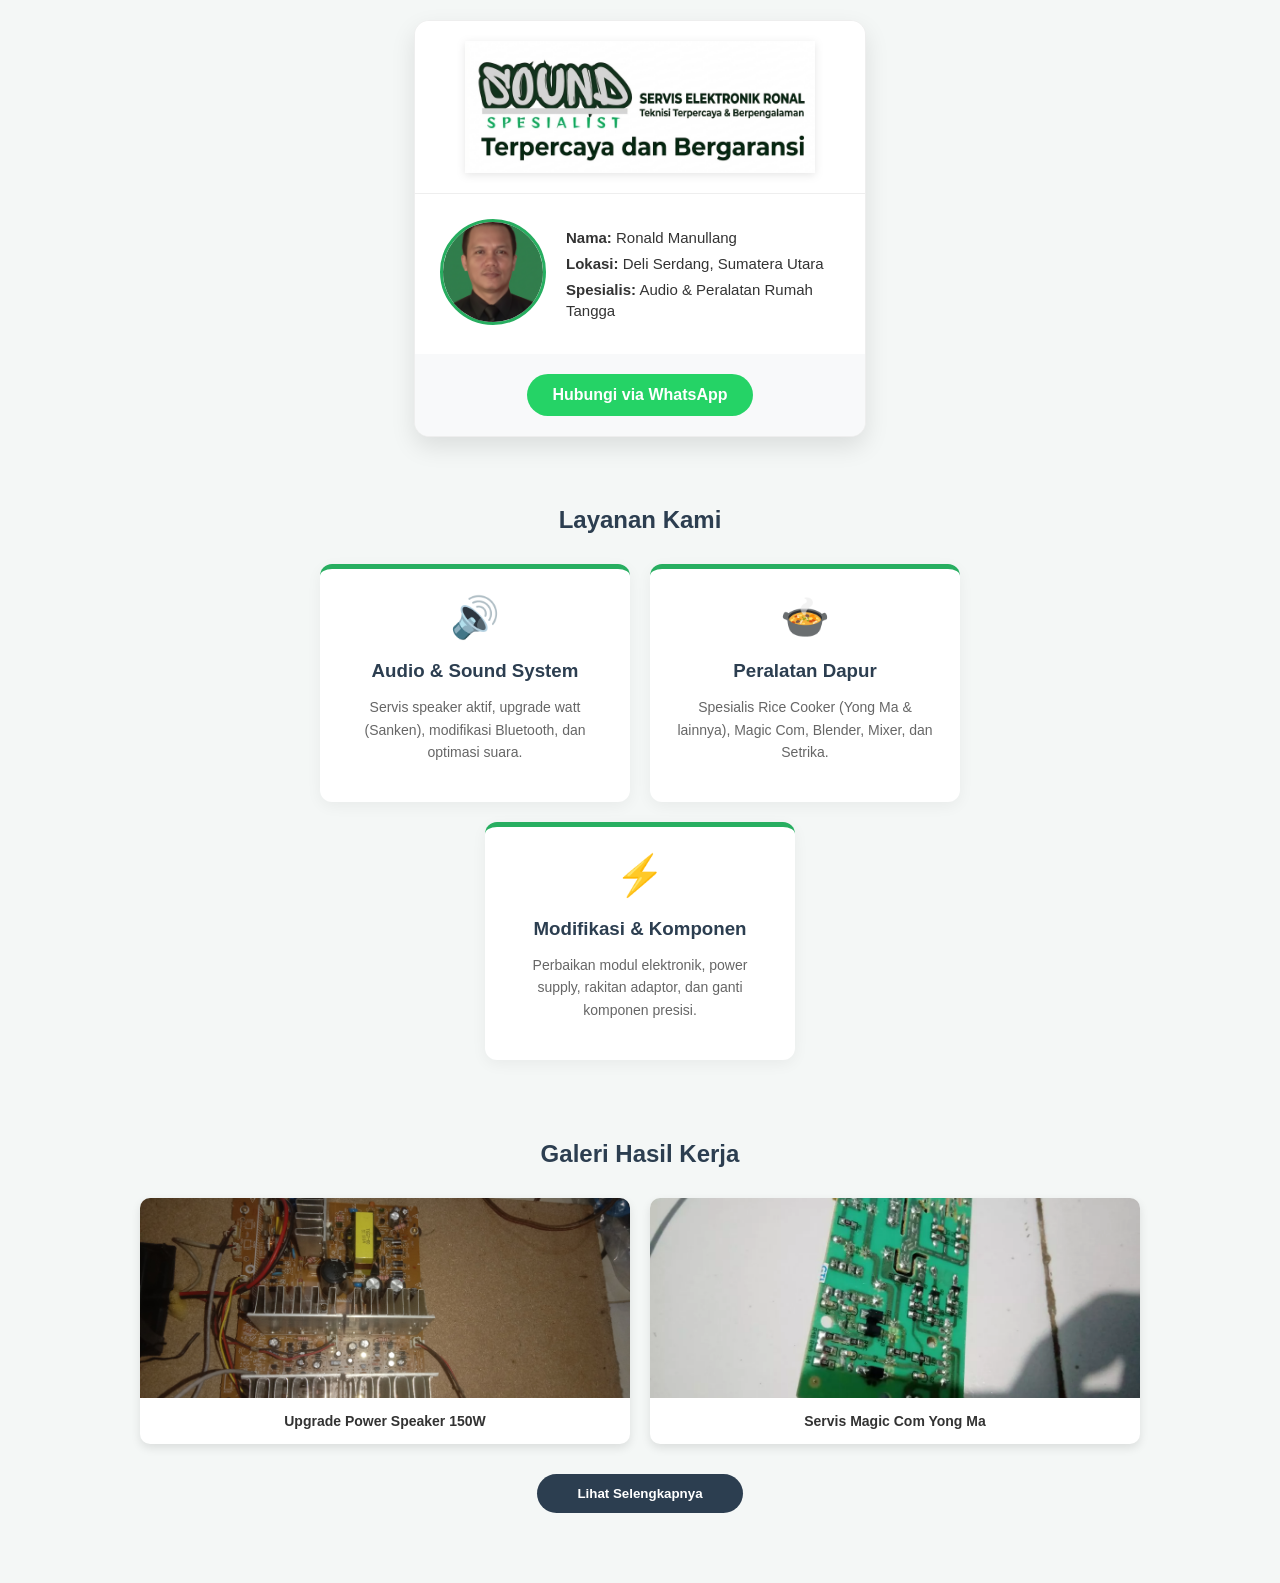
==== index.html @ 0fe19f25 "Rename index2.html to index.html" ====
<!DOCTYPE html>
<html lang="id">
<head>
    <meta charset="UTF-8">
    <meta name="viewport" content="width=device-width, initial-scale=1.0">
    <title>Servis Elektronik Ronal - ID Card & Services</title>
    <link rel="stylesheet" href="style2.css">
</head>
<body>

    <div class="id-card">
        <div class="card-header main-header">
            <div class="header-content">
                <div class="logo-container">
                    <img src="image/Logo.png" alt="Servis Elektronik Ronal - Terpercaya dan Bergaransi" class="main-logo">
                </div>
                </div>
        </div>
        
        <div class="card-body">
            <div class="profile-img">
                <img src="image/Ronald.png" alt="Foto Profil Ronald">
            </div>
            <div class="info">
                <p><strong>Nama:</strong> Ronald Manullang</p>
                <p><strong>Lokasi:</strong> Deli Serdang, Sumatera Utara</p>
                <p><strong>Spesialis:</strong> Audio & Peralatan Rumah Tangga</p>
            </div>
        </div>
        <div class="card-footer">
            <a href="https://wa.me/6282167974320" class="btn-wa">Hubungi via WhatsApp</a>
        </div>
    </div>

    <section class="services-section">
        <h2 class="section-title">Layanan Kami</h2>
        <div class="services-container">
            <div class="service-card">
                <div class="icon">🔊</div>
                <h3>Audio & Sound System</h3>
                <p>Servis speaker aktif, upgrade watt (Sanken), modifikasi Bluetooth, dan optimasi suara.</p>
            </div>

            <div class="service-card">
                <div class="icon">🍲</div>
                <h3>Peralatan Dapur</h3>
                <p>Spesialis Rice Cooker (Yong Ma & lainnya), Magic Com, Blender, Mixer, dan Setrika.</p>
            </div>

            <div class="service-card">
                <div class="icon">⚡</div>
                <h3>Modifikasi & Komponen</h3>
                <p>Perbaikan modul elektronik, power supply, rakitan adaptor, dan ganti komponen presisi.</p>
            </div>
        </div>
    </section>

    <section class="gallery-section">
        <h2 class="section-title">Galeri Hasil Kerja</h2>
        <div class="gallery-container" id="gallery-container">
            <div class="gallery-item">
                <img src="image/Sound Polytron.jpg" alt="Upgrade Audio">
                <div class="gallery-desc">Upgrade Power Speaker 150W</div>
            </div>
            <div class="gallery-item">
                <img src="image/Module.webp" alt="Magic Com">
                <div class="gallery-desc">Servis Magic Com Yong Ma</div>
            </div>

            <div class="gallery-item hidden">
                <img src="image/Sevis CPU.jpg" alt="Modul Bluetooth">
                <div class="gallery-desc">Pasang Modul Bluetooth Audio</div>
            </div>
            <div class="gallery-item hidden">
                <img src="image/Solder.jpg" alt="Power Supply">
                <div class="gallery-desc">Rakitan Adaptor 12V Custom</div>
            </div>
            <div class="gallery-item hidden">
                <img src="image/sanyo.jpg" alt="Pompa air">
                <div class="gallery-desc">Pompa air Bising</div>
            </div>
            <div class="gallery-item hidden">
                <img src="image/Penggantian lcd.webp" alt="Servis HP">
                <div class="gallery-desc">Hp Rusak, Hang, blank,dll</div>
            </div>
            <div class="gallery-item hidden">
                <img src="image/Instalasi Listrik.jpg" alt="Instalasi Listrik Rumah">
                <div class="gallery-desc">Pemasangan Baru, Perbaikan Jaringan Listrik</div>
            </div>
            <div class="gallery-item hidden">
                <img src="image/foto-servis.jpg.png" alt="Kulkas Banjir">
                <div class="gallery-desc">Kulkas 2 Pintu Banjir</div>
            </div>
        </div>

        <button id="loadMoreBtn" class="btn-load">Lihat Selengkapnya</button>
    </section>

    <script>
        const loadMoreBtn = document.getElementById('loadMoreBtn');
        const hiddenItems = document.querySelectorAll('.gallery-item.hidden');

        loadMoreBtn.addEventListener('click', function() {
            hiddenItems.forEach(item => {
                item.classList.remove('hidden');
            });
            loadMoreBtn.style.display = 'none';
        });
    </script>
</body>
</html>
---- style2.css ----
/* 1. DASAR HALAMAN */
body {
    background-color: #f4f7f6;
    display: flex;
    flex-direction: column;
    align-items: center;
    padding: 20px;
    font-family: 'Segoe UI', Tahoma, Geneva, Verdana, sans-serif;
    margin: 0;
}

/* 2. GAYA ID CARD (BAGIAN ATAS) */
.id-card {
    background: #ffffff; /* Ubah ke putih agar logo & info terlihat bersih */
    width: 100%;
    max-width: 450px;
    border-radius: 15px;
    overflow: hidden;
    box-shadow: 0 10px 25px rgba(0,0,0,0.1);
    margin-bottom: 50px;
    border: 1px solid #eee;
}

/* Header tempat Logo Baru */
.main-header {
    background-color: #ffffff;
    padding: 20px;
    border-bottom: 1px solid #eee;
    display: flex;
    justify-content: center;
    align-items: center;
}

.header-content {
    width: 100%;
    max-width: 350px; /* Ukuran pas agar logo tidak memenuhi layar */
}

.main-logo {
    width: 100%;
    height: auto;
    display: block;
    filter: drop-shadow(0px 2px 4px rgba(0,0,0,0.1));
}

/* Body ID Card (Info Profil) */
.card-body {
    padding: 25px;
    display: flex;
    align-items: center;
    gap: 20px;
    background: white;
    color: #333;
}

.profile-img img {
    width: 100px;
    height: 100px;
    border-radius: 50%;
    object-fit: cover;
    border: 3px solid #27ae60; /* Warna hijau sesuai tema logo baru */
}

.info p {
    margin: 5px 0;
    font-size: 15px;
    line-height: 1.4;
}

.card-footer {
    padding: 20px;
    text-align: center;
    background: #f8f9fa;
}

.btn-wa {
    background: #25d366;
    color: white;
    padding: 12px 25px;
    border-radius: 30px;
    text-decoration: none;
    font-weight: bold;
    display: inline-block;
    transition: 0.3s;
}

.btn-wa:hover {
    background: #128c7e;
    transform: scale(1.05);
}

/* 3. BAGIAN LAYANAN */
.services-section {
    width: 100%;
    max-width: 900px;
    text-align: center;
    margin-bottom: 40px;
}

.section-title {
    color: #2c3e50;
    margin-bottom: 30px;
    position: relative;
}

.services-container {
    display: flex;
    flex-wrap: wrap;
    justify-content: center;
    gap: 20px;
}

.service-card {
    background: white;
    border-radius: 12px;
    padding: 25px;
    width: 260px;
    box-shadow: 0 4px 15px rgba(0,0,0,0.05);
    transition: 0.3s;
    border-top: 5px solid #27ae60; /* Hijau agar serasi */
}

.service-card:hover {
    transform: translateY(-10px);
}

.service-card .icon {
    font-size: 40px;
    margin-bottom: 15px;
}

.service-card h3 {
    color: #2c3e50;
    margin-bottom: 10px;
}

.service-card p {
    font-size: 14px;
    color: #666;
    line-height: 1.6;
}

/* 4. GAYA GALERI */
.gallery-section {
    padding: 20px;
    width: 100%;
    max-width: 1000px;
    text-align: center;
}

.gallery-container {
    display: grid;
    grid-template-columns: repeat(auto-fit, minmax(280px, 1fr));
    gap: 20px;
}

.gallery-item {
    background: #fff;
    border-radius: 10px;
    overflow: hidden;
    box-shadow: 0 4px 10px rgba(0,0,0,0.1);
}

.gallery-item img {
    width: 100%;
    height: 200px;
    object-fit: cover;
    display: block;
}

.gallery-desc {
    padding: 15px;
    font-size: 14px;
    font-weight: bold;
    color: #333;
}

/* Fitur Load More */
.hidden {
    display: none;
}

.btn-load {
    margin: 30px 0;
    padding: 12px 40px;
    background-color: #2c3e50;
    color: white;
    border: none;
    border-radius: 30px;
    cursor: pointer;
    font-weight: bold;
    transition: 0.3s;
}

.btn-load:hover {
    background-color: #1a252f;
}

/* 5. RESPONSIVE (HP) */
@media (max-width: 480px) {
    .id-card {
        width: 100%;
    }
    .card-body {
        flex-direction: column;
        text-align: center;
    }
    .header-content {
        max-width: 90%;
    }
}
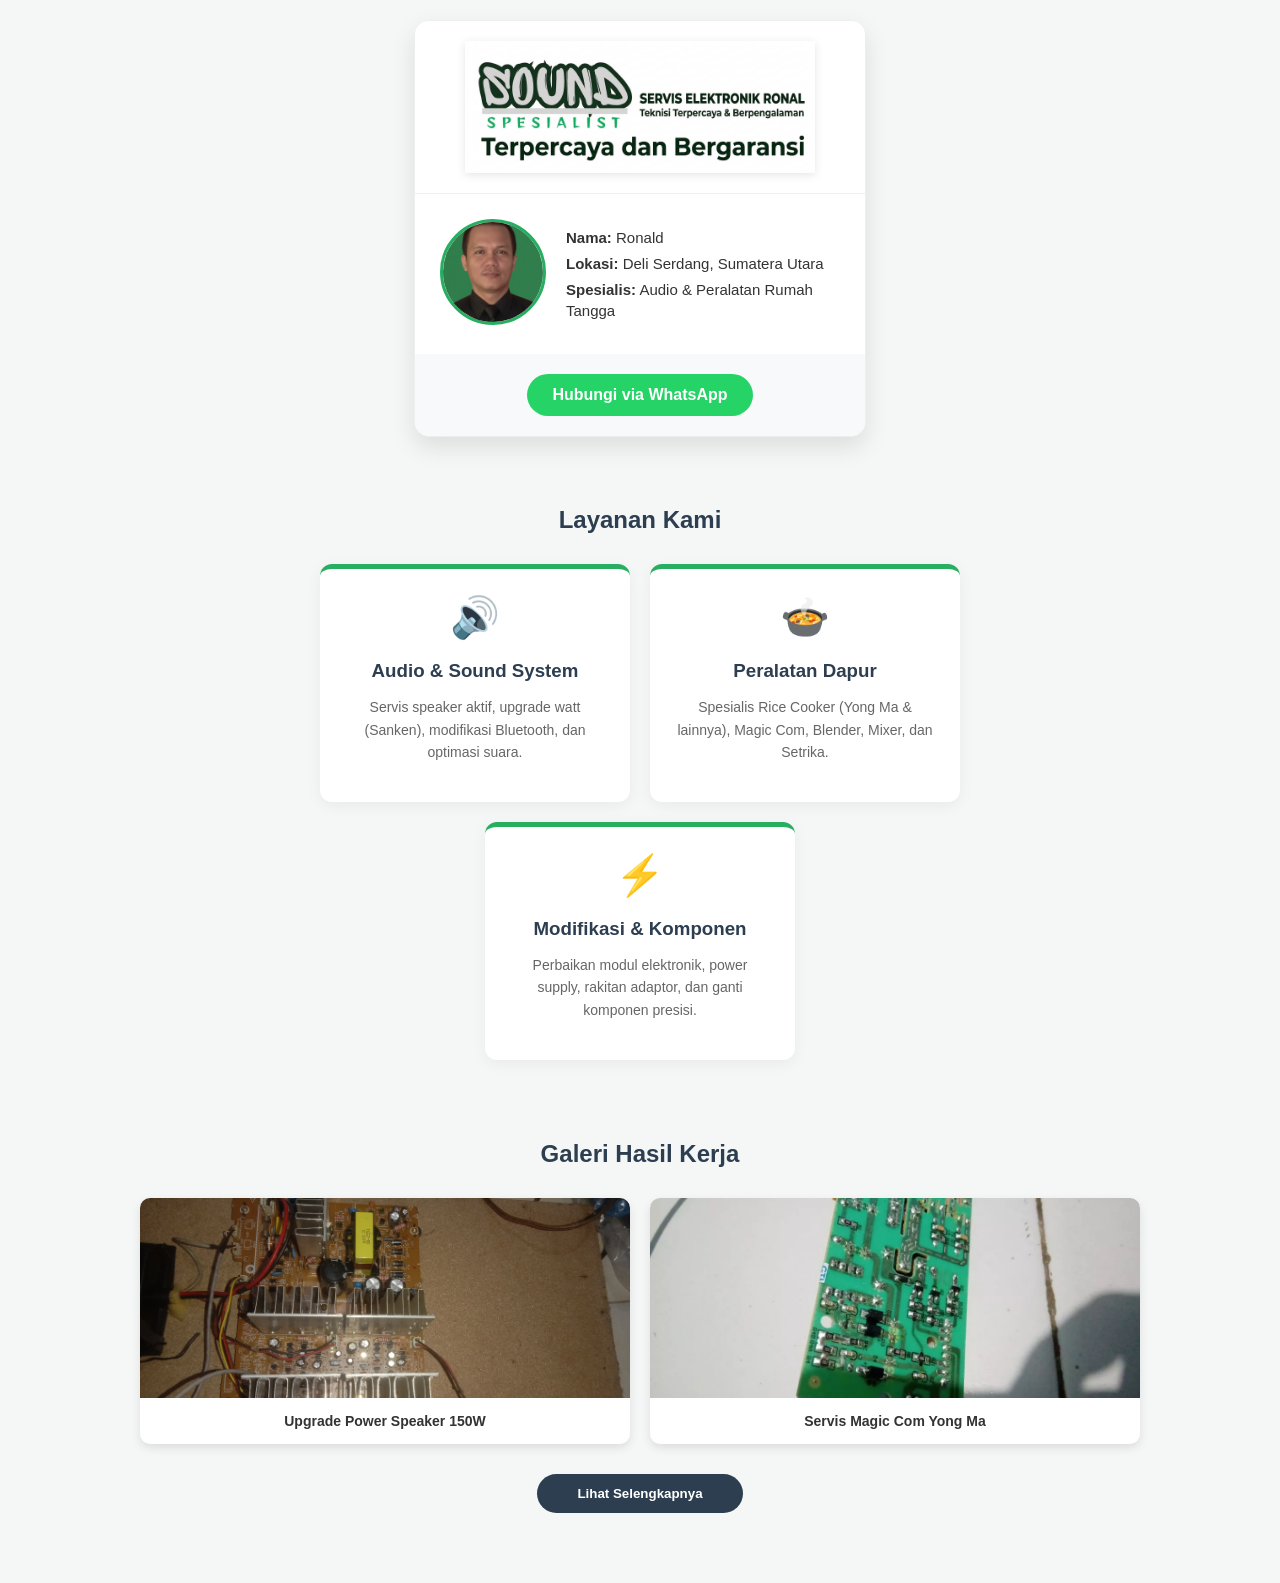
==== commit 0daec07d: "Replace 'Servis Elektronik Ronal' with 'Alom Services'" ====
--- a/index.html
+++ b/index.html
@@ -3,7 +3,7 @@
 <head>
     <meta charset="UTF-8">
     <meta name="viewport" content="width=device-width, initial-scale=1.0">
-    <title>Servis Elektronik Ronal - ID Card & Services</title>
+    <title>Alom Services</title>
     <link rel="stylesheet" href="style2.css">
 </head>
 <body>
@@ -12,7 +12,7 @@
         <div class="card-header main-header">
             <div class="header-content">
                 <div class="logo-container">
-                    <img src="image/Logo.png" alt="Servis Elektronik Ronal - Terpercaya dan Bergaransi" class="main-logo">
+                    <img src="image/Logo.png" alt="Alom Servis - Terpercaya dan Bergaransi" class="main-logo">
                 </div>
                 </div>
         </div>
@@ -22,7 +22,7 @@
                 <img src="image/Ronald.png" alt="Foto Profil Ronald">
             </div>
             <div class="info">
-                <p><strong>Nama:</strong> Ronald Manullang</p>
+                <p><strong>Nama:</strong> Ronald </p>
                 <p><strong>Lokasi:</strong> Deli Serdang, Sumatera Utara</p>
                 <p><strong>Spesialis:</strong> Audio & Peralatan Rumah Tangga</p>
             </div>
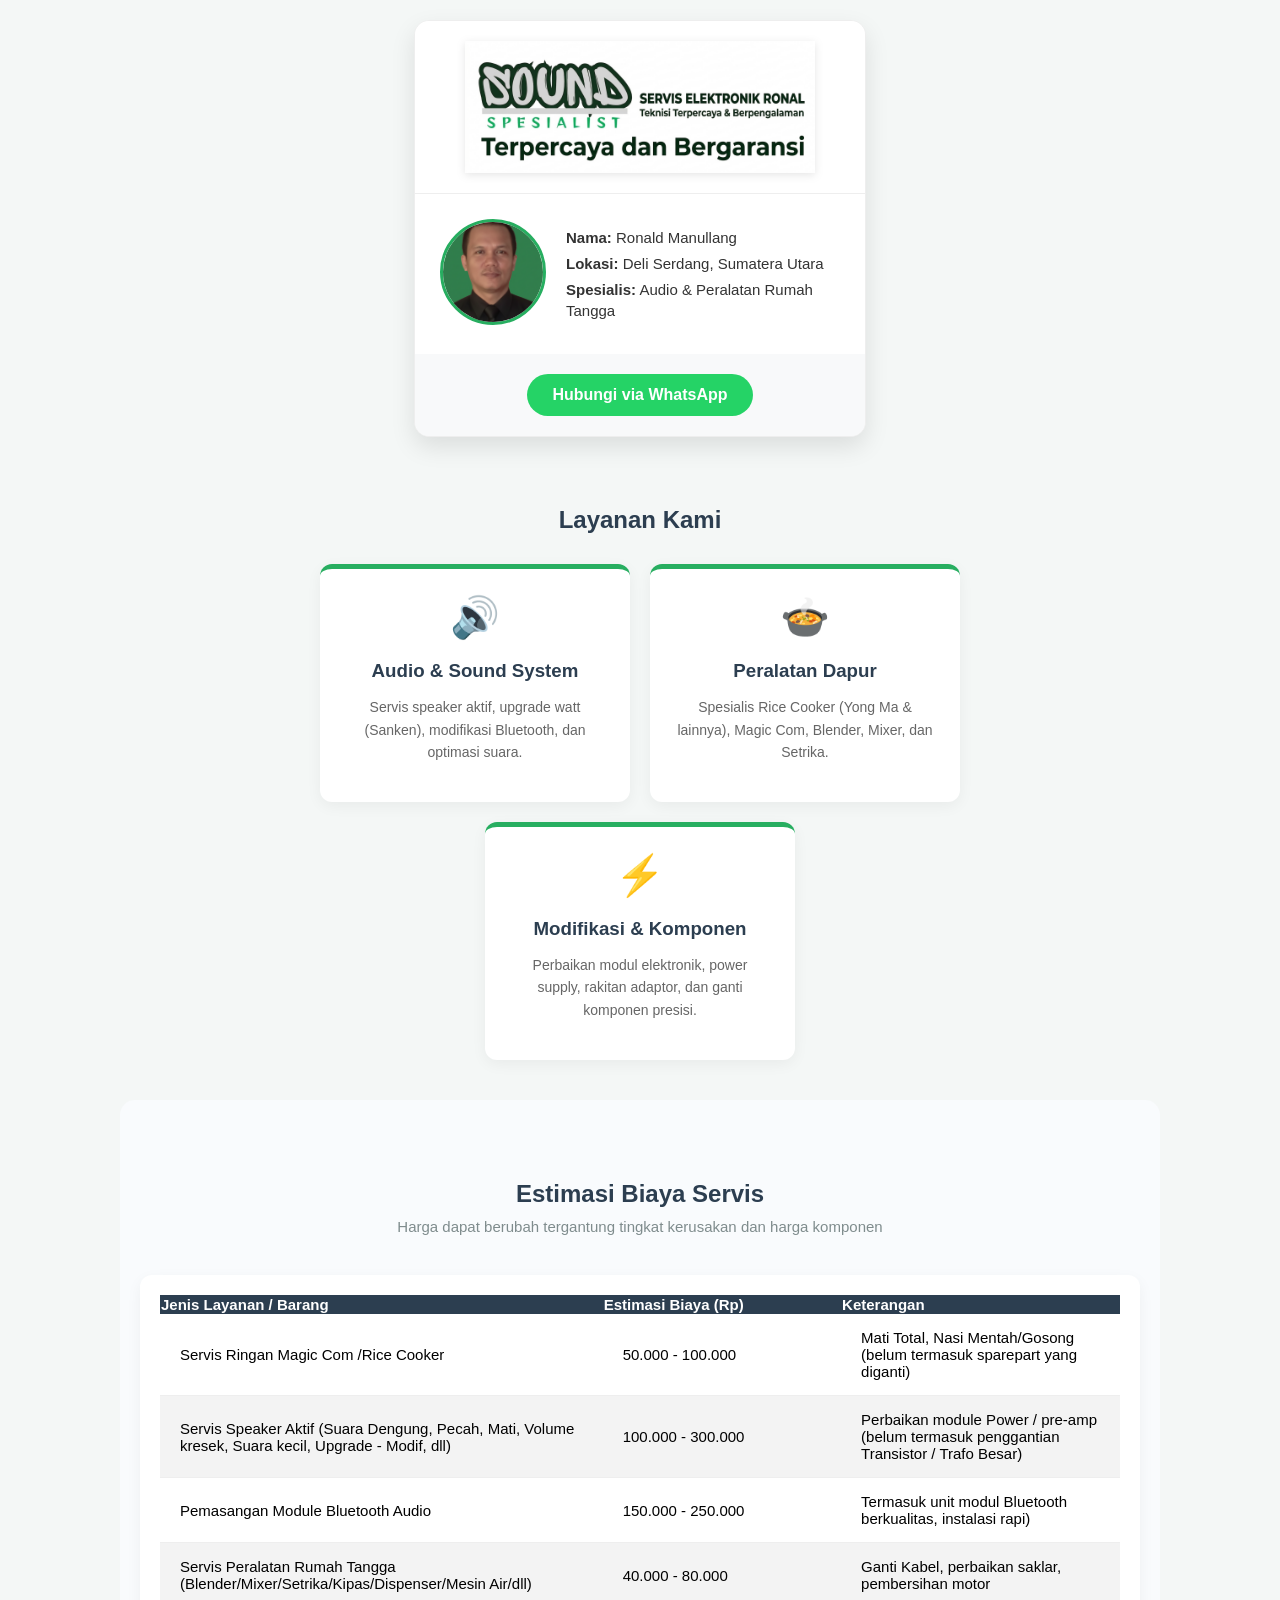
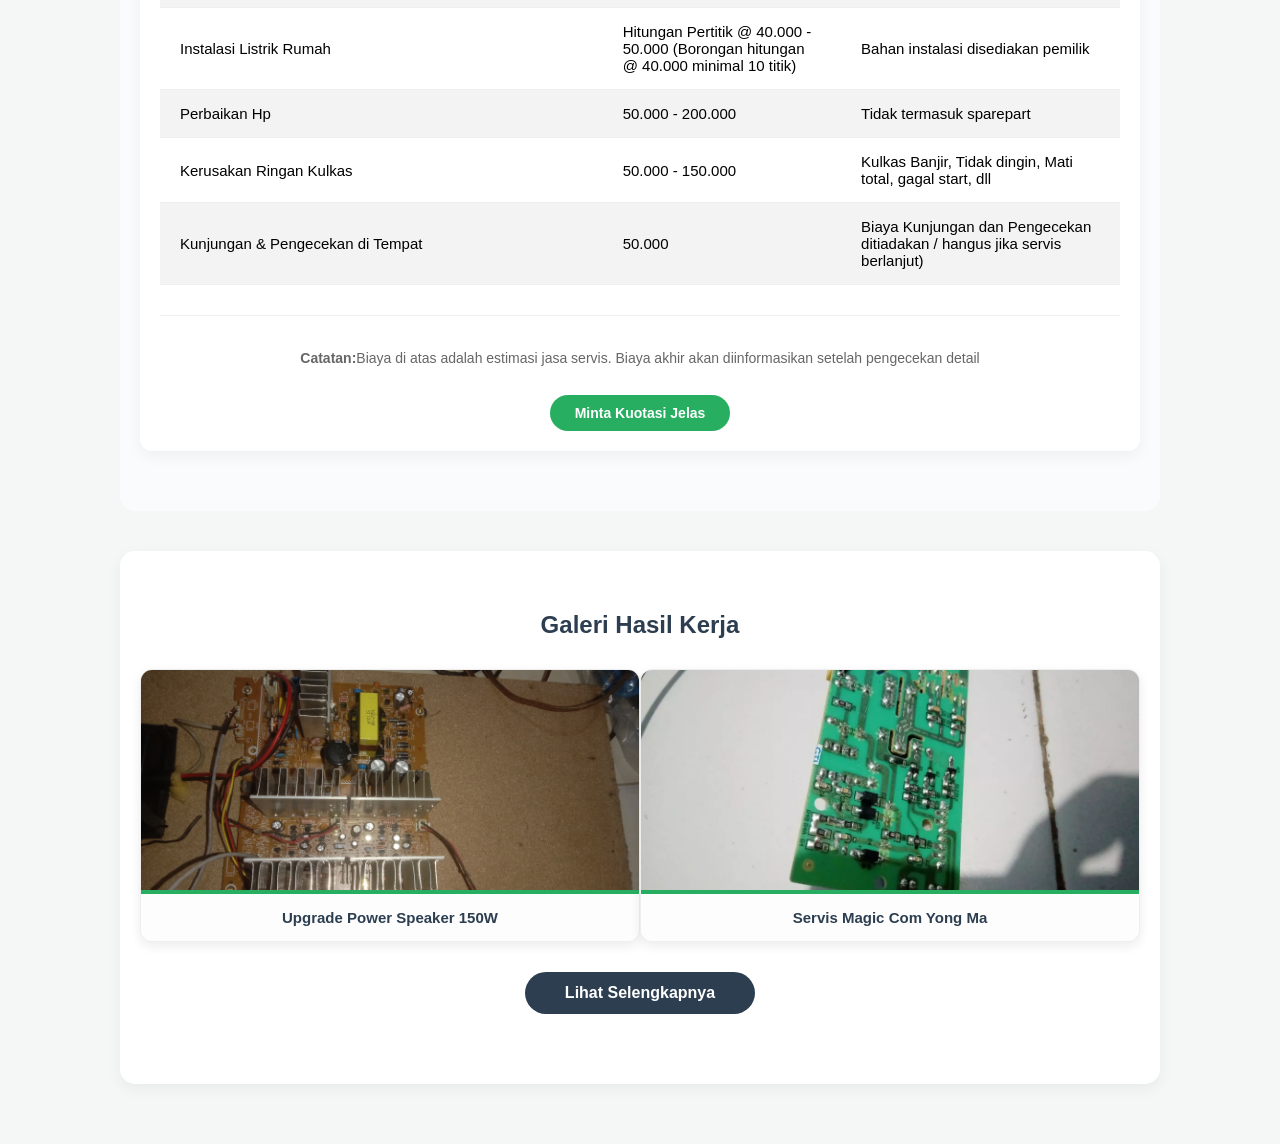
==== commit 37e2ba2e: "Revise profile and add pricing section Updated profile name and added pricing section with service e" ====
--- a/index.html
+++ b/index.html
@@ -3,7 +3,7 @@
 <head>
     <meta charset="UTF-8">
     <meta name="viewport" content="width=device-width, initial-scale=1.0">
-    <title>Alom Services</title>
+    <title>Alom Servis</title>
     <link rel="stylesheet" href="style2.css">
 </head>
 <body>
@@ -12,7 +12,7 @@
         <div class="card-header main-header">
             <div class="header-content">
                 <div class="logo-container">
-                    <img src="image/Logo.png" alt="Alom Servis - Terpercaya dan Bergaransi" class="main-logo">
+                    <img src="image/Logo.png" alt="Servis Elektronik - Terpercaya dan Bergaransi" class="main-logo">
                 </div>
                 </div>
         </div>
@@ -22,7 +22,7 @@
                 <img src="image/Ronald.png" alt="Foto Profil Ronald">
             </div>
             <div class="info">
-                <p><strong>Nama:</strong> Ronald </p>
+                <p><strong>Nama:</strong> Ronald Manullang</p>
                 <p><strong>Lokasi:</strong> Deli Serdang, Sumatera Utara</p>
                 <p><strong>Spesialis:</strong> Audio & Peralatan Rumah Tangga</p>
             </div>
@@ -54,7 +54,69 @@
             </div>
         </div>
     </section>
+<section class="pricing-section">
+    <h2 class="section-title">Estimasi Biaya Servis</h2>
+    <p class="section-subtitle">Harga dapat berubah tergantung tingkat kerusakan dan harga komponen</p>
 
+    <div class="pricing-container">
+        <table class="pricing-table">
+            <thead>
+                <tr>
+                    <th>Jenis Layanan / Barang</th>
+                    <th>Estimasi Biaya (Rp)</th>
+                    <th>Keterangan</th>
+                </tr>
+            </thead>
+            <tbody>
+                <tr>
+                    <td>Servis Ringan Magic Com /Rice Cooker</td>
+                    <td>50.000 - 100.000</td>
+                    <td>Mati Total, Nasi Mentah/Gosong (belum termasuk sparepart yang diganti)</td>
+                </tr>
+                <tr>
+                    <td>Servis Speaker Aktif (Suara Dengung, Pecah, Mati, Volume kresek, Suara kecil, Upgrade - Modif, dll)</td>
+                    <td>100.000 - 300.000</td>
+                    <td>Perbaikan module Power / pre-amp (belum termasuk penggantian Transistor / Trafo Besar)</td>
+                </tr>
+                <tr>
+                    <td>Pemasangan Module Bluetooth Audio</td>
+                    <td>150.000 - 250.000</td>
+                    <td>Termasuk unit modul Bluetooth berkualitas, instalasi rapi)</td>
+                </tr>
+                <tr>
+                    <td>Servis Peralatan Rumah Tangga (Blender/Mixer/Setrika/Kipas/Dispenser/Mesin Air/dll)</td>
+                    <td>40.000 - 80.000</td>
+                    <td>Ganti Kabel, perbaikan saklar, pembersihan motor</td>
+                </tr>
+                <tr>
+                    <td>Instalasi Listrik Rumah</td>
+                    <td>Hitungan Pertitik @ 40.000 - 50.000 (Borongan hitungan @ 40.000 minimal 10 titik)</td>
+                    <td>Bahan instalasi disediakan pemilik</td>
+                </tr>
+                <tr>
+                    <td>Perbaikan Hp</td>
+                    <td>50.000 - 200.000</td>
+                    <td>Tidak termasuk sparepart</td>
+                </tr>
+                <tr>
+                    <td>Kerusakan Ringan Kulkas</td>
+                    <td>50.000 - 150.000</td>
+                    <td>Kulkas Banjir, Tidak dingin, Mati total, gagal start, dll</td>
+                </tr>
+               <tr class="highlight-row">
+                    <td>Kunjungan & Pengecekan di Tempat</td>
+                     <td>50.000</td>
+                    <td>Biaya Kunjungan dan Pengecekan ditiadakan / hangus jika servis berlanjut)</td>
+                </tr>
+              
+            </tbody>
+        </table>
+        <div class="pricing-note">
+            <p><strong>Catatan:</strong>Biaya di atas adalah estimasi jasa servis. Biaya akhir akan diinformasikan setelah pengecekan detail</p>
+            <a href="https://wa.me/6282167974320?text=Halo%20Pak%20Ronald,%20saya%20mau%20tanya%20estimasi%20biaya%20servis%20untuk..." class="btn-quote">Minta Kuotasi Jelas</a>
+        </div>
+    </div>
+</section>
     <section class="gallery-section">
         <h2 class="section-title">Galeri Hasil Kerja</h2>
         <div class="gallery-container" id="gallery-container">
--- a/style2.css
+++ b/style2.css
@@ -142,37 +142,47 @@
 
 /* 4. GAYA GALERI */
 .gallery-section {
-    padding: 20px;
+    padding: 40px 20px;
     width: 100%;
     max-width: 1000px;
     text-align: center;
+    background-color: #ffffff;
+    border-radius: 15px;
+    box-shadow: 0 5px 15px rgba(0,0,0,0.05);
+    margin-bottom: 40px;
 }
 
 .gallery-container {
     display: grid;
     grid-template-columns: repeat(auto-fit, minmax(280px, 1fr));
-    gap: 20px;
+    gap: 20px 0;
 }
 
 .gallery-item {
     background: #fff;
-    border-radius: 10px;
+    border-radius: 12px;
     overflow: hidden;
-    box-shadow: 0 4px 10px rgba(0,0,0,0.1);
+    box-shadow: 0 4px 12px rgba(0,0,0,0.08);
+    transition: transform 0.3s ease, box-shadow 0,3s ease;
+    border: 1px solid#eee;
+    position: relative;
 }
 
 .gallery-item img {
     width: 100%;
-    height: 200px;
+    height: 220px;
     object-fit: cover;
     display: block;
+    border-bottom: 4px solid #27ae60;
 }
 
 .gallery-desc {
     padding: 15px;
-    font-size: 14px;
-    font-weight: bold;
-    color: #333;
+    font-size: 15px;
+    font-weight: 600;
+    color: #2c3e50;
+    text-align: center;
+    background: #fdfdfd;
 }
 
 /* Fitur Load More */
@@ -189,11 +199,13 @@
     border-radius: 30px;
     cursor: pointer;
     font-weight: bold;
-    transition: 0.3s;
+    font-size: 16px;
+    transition: background 0.3s, transform 0.2s;
 }
 
 .btn-load:hover {
     background-color: #1a252f;
+    transform: scale(1.05);
 }
 
 /* 5. RESPONSIVE (HP) */
@@ -208,4 +220,100 @@
     .header-content {
         max-width: 90%;
     }
-}+}
+/* 6. GAYA TABEL HARGA (PRICING)*/
+.pricing-section {
+    padding: 60px 20px;
+    width: 100%;
+    max-width: 1000px;
+    text-align: center;
+    background-color: #f9fbfd;
+    border-radius: 15px;
+    margin-bottom: 40px;
+}
+
+.section-subtitle {
+    font-size: 15px;
+    color: #7f8c8d;
+    margin-top: -20px;
+    margin-bottom: 40px;
+}
+.pricing-container {
+    overflow-x: auto;
+    background: #fff;
+    padding: 20px;
+    border-radius: 12px;
+    box-shadow: 0 5px 15px rgba(0,0,0,0.05);
+}
+
+.pricing-table {
+    width: 100%;
+    border-collapse: collapse;
+    min-width: 600px;
+    font-size: 15px;
+    text-align: left;
+}
+/*Gaya Header Tabel*/
+.pricing-table thead tr {
+    background-color: #2c3e50;
+    color: #ffffff;
+    font-weight: bold;
+}
+
+.pricing-table,
+.pricing-table td {
+    padding: 15px 20px;
+    border-bottom: 1px solid #eee;
+}
+
+/*Gaya Baris Tabel (zebra stripping)*/
+.pricing-table tbody tr:nth-of-type(even) {
+    background-color: #f3f3f3;
+}
+
+.pricing-table tbody tr:hover {
+    background-color: #eafaf1;
+}
+
+/*Baris Khusus (Highlight)*/
+.pricing-table.highlight-row {
+    font-weight: bold;
+    color: #27ae60;
+    background-color: #f0fff4 !important;
+}
+/*Bagian Catatan & Tombol Minta Kuotasi*/
+.pricing-note {
+    margin-top: 30px;
+    font-size: 14px;
+    color: #666;
+    border-top: 1px solid #eee;
+    padding-top: 20px;
+}
+
+.btn-quote {
+    display: inline-block;
+    margin-top: 15px;
+    padding: 10px 25px;
+    background-color: #27ae60;
+    color: white;
+    text-decoration: none;
+    border-radius: 25px;
+    font-weight: bold;
+    transition: 0.3s;
+}
+
+.btn-quote:hover {
+    background-color: #219150;
+    transform: scale(1.05);
+}
+
+/*Responsif untuk HP Sangat Kecil*/
+@media (max-width: 600px) {
+    .pricing-table {
+        font-size: 14px;
+    }
+    .pricing-table th,
+    .pricing-tabletd {
+        padding: 10px 15px;
+    }
+}
